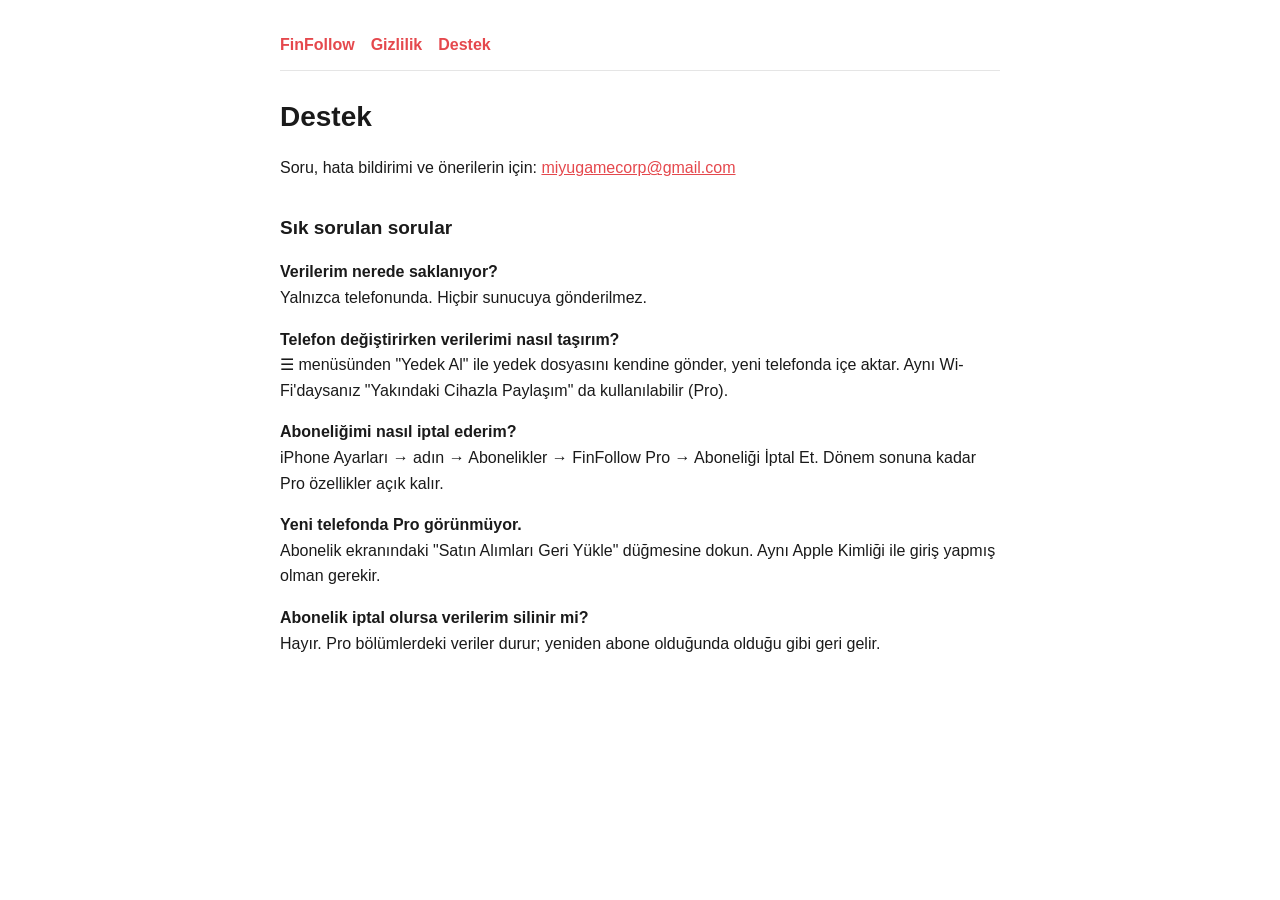
==== destek.html @ 11d376dc "FinFollow gizlilik ve destek sayfaları Co-Authored-By: Claude Opus 5.5 <noreply@anthropic.com>" ====
<!doctype html><html lang="tr"><head><meta charset="utf-8"><meta name="viewport" content="width=device-width,initial-scale=1">
<title>FinFollow Destek</title><link rel="stylesheet" href="style.css"></head><body><main>
<nav><a href="index.html">FinFollow</a><a href="gizlilik.html">Gizlilik</a><a href="destek.html">Destek</a></nav>
<h1>Destek</h1>
<p>Soru, hata bildirimi ve önerilerin için: <a href="mailto:miyugamecorp@gmail.com">miyugamecorp@gmail.com</a></p>

<h2>Sık sorulan sorular</h2>
<p><strong>Verilerim nerede saklanıyor?</strong><br>Yalnızca telefonunda. Hiçbir sunucuya gönderilmez.</p>
<p><strong>Telefon değiştirirken verilerimi nasıl taşırım?</strong><br>☰ menüsünden "Yedek Al" ile yedek dosyasını kendine gönder, yeni telefonda içe aktar. Aynı Wi-Fi'daysanız "Yakındaki Cihazla Paylaşım" da kullanılabilir (Pro).</p>
<p><strong>Aboneliğimi nasıl iptal ederim?</strong><br>iPhone Ayarları → adın → Abonelikler → FinFollow Pro → Aboneliği İptal Et. Dönem sonuna kadar Pro özellikler açık kalır.</p>
<p><strong>Yeni telefonda Pro görünmüyor.</strong><br>Abonelik ekranındaki "Satın Alımları Geri Yükle" düğmesine dokun. Aynı Apple Kimliği ile giriş yapmış olman gerekir.</p>
<p><strong>Abonelik iptal olursa verilerim silinir mi?</strong><br>Hayır. Pro bölümlerdeki veriler durur; yeniden abone olduğunda olduğu gibi geri gelir.</p>
</main></body></html>
---- style.css ----
:root{--bg:#fff;--fg:#1a1a1a;--dim:#666;--line:#e5e5e5;--accent:#e5484d}
@media (prefers-color-scheme:dark){:root{--bg:#111;--fg:#eee;--dim:#999;--line:#2a2a2a}}
body{margin:0;background:var(--bg);color:var(--fg);font:16px/1.6 -apple-system,BlinkMacSystemFont,"Segoe UI",sans-serif}
main{max-width:720px;margin:0 auto;padding:32px 16px 64px}
h1{font-size:28px;margin:0 0 4px}h2{font-size:19px;margin:32px 0 8px}
.dim{color:var(--dim);font-size:14px}a{color:var(--accent)}
nav{border-bottom:1px solid var(--line);padding-bottom:12px;margin-bottom:24px}
nav a{margin-right:16px;text-decoration:none;font-weight:600}
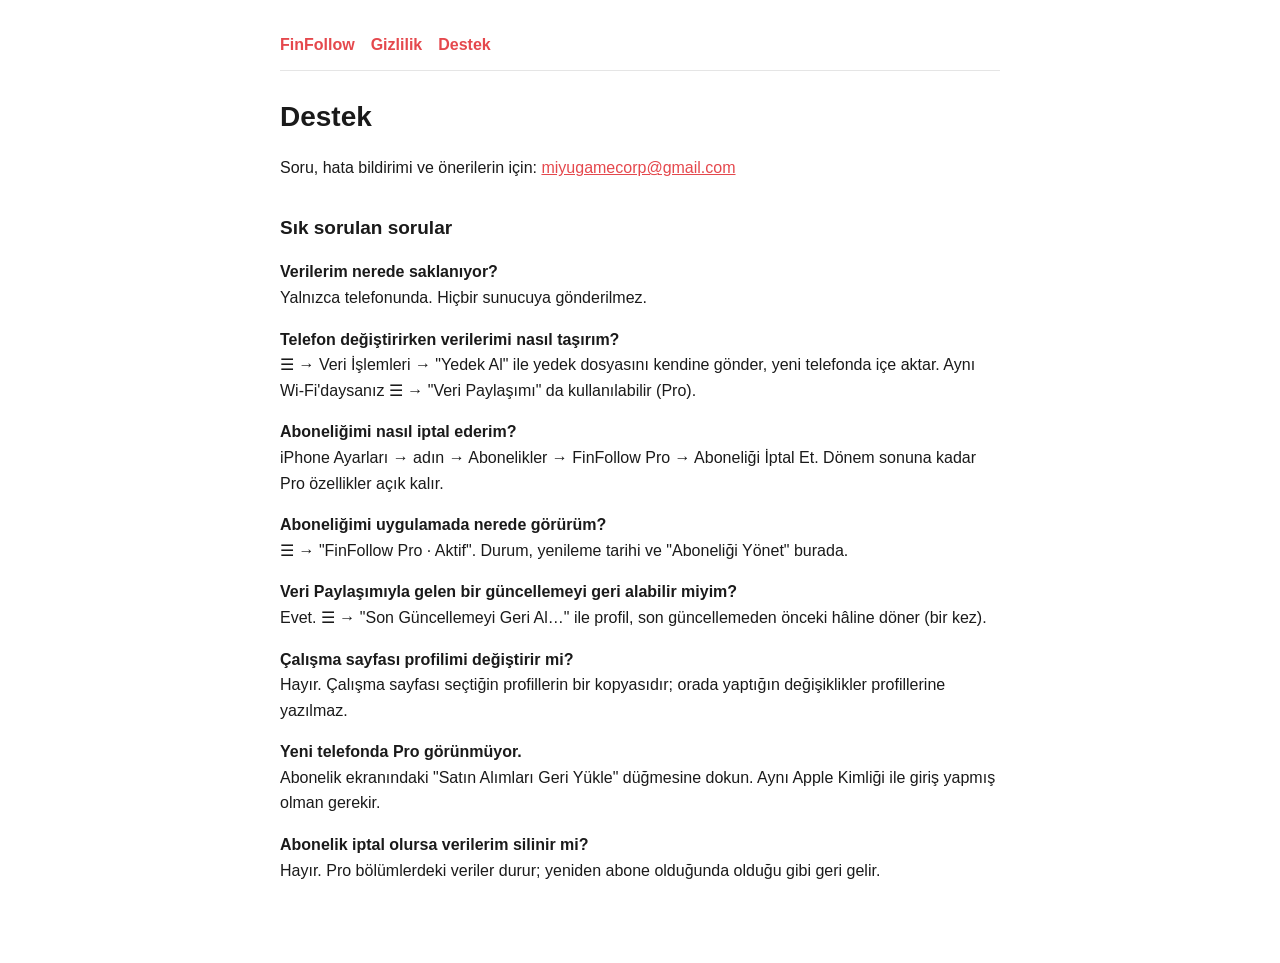
==== commit 98915615: "1.0.1: gizlilik ve destek sayfaları güncellendi - Gizlilik: "Veri Paylaşımı" bölümü, sorumluluk notu" ====
--- a/destek.html
+++ b/destek.html
@@ -6,8 +6,11 @@
 
 <h2>Sık sorulan sorular</h2>
 <p><strong>Verilerim nerede saklanıyor?</strong><br>Yalnızca telefonunda. Hiçbir sunucuya gönderilmez.</p>
-<p><strong>Telefon değiştirirken verilerimi nasıl taşırım?</strong><br>☰ menüsünden "Yedek Al" ile yedek dosyasını kendine gönder, yeni telefonda içe aktar. Aynı Wi-Fi'daysanız "Yakındaki Cihazla Paylaşım" da kullanılabilir (Pro).</p>
+<p><strong>Telefon değiştirirken verilerimi nasıl taşırım?</strong><br>☰ → Veri İşlemleri → "Yedek Al" ile yedek dosyasını kendine gönder, yeni telefonda içe aktar. Aynı Wi-Fi'daysanız ☰ → "Veri Paylaşımı" da kullanılabilir (Pro).</p>
 <p><strong>Aboneliğimi nasıl iptal ederim?</strong><br>iPhone Ayarları → adın → Abonelikler → FinFollow Pro → Aboneliği İptal Et. Dönem sonuna kadar Pro özellikler açık kalır.</p>
+<p><strong>Aboneliğimi uygulamada nerede görürüm?</strong><br>☰ → "FinFollow Pro · Aktif". Durum, yenileme tarihi ve "Aboneliği Yönet" burada.</p>
+<p><strong>Veri Paylaşımıyla gelen bir güncellemeyi geri alabilir miyim?</strong><br>Evet. ☰ → "Son Güncellemeyi Geri Al…" ile profil, son güncellemeden önceki hâline döner (bir kez).</p>
+<p><strong>Çalışma sayfası profilimi değiştirir mi?</strong><br>Hayır. Çalışma sayfası seçtiğin profillerin bir kopyasıdır; orada yaptığın değişiklikler profillerine yazılmaz.</p>
 <p><strong>Yeni telefonda Pro görünmüyor.</strong><br>Abonelik ekranındaki "Satın Alımları Geri Yükle" düğmesine dokun. Aynı Apple Kimliği ile giriş yapmış olman gerekir.</p>
 <p><strong>Abonelik iptal olursa verilerim silinir mi?</strong><br>Hayır. Pro bölümlerdeki veriler durur; yeniden abone olduğunda olduğu gibi geri gelir.</p>
 </main></body></html>
